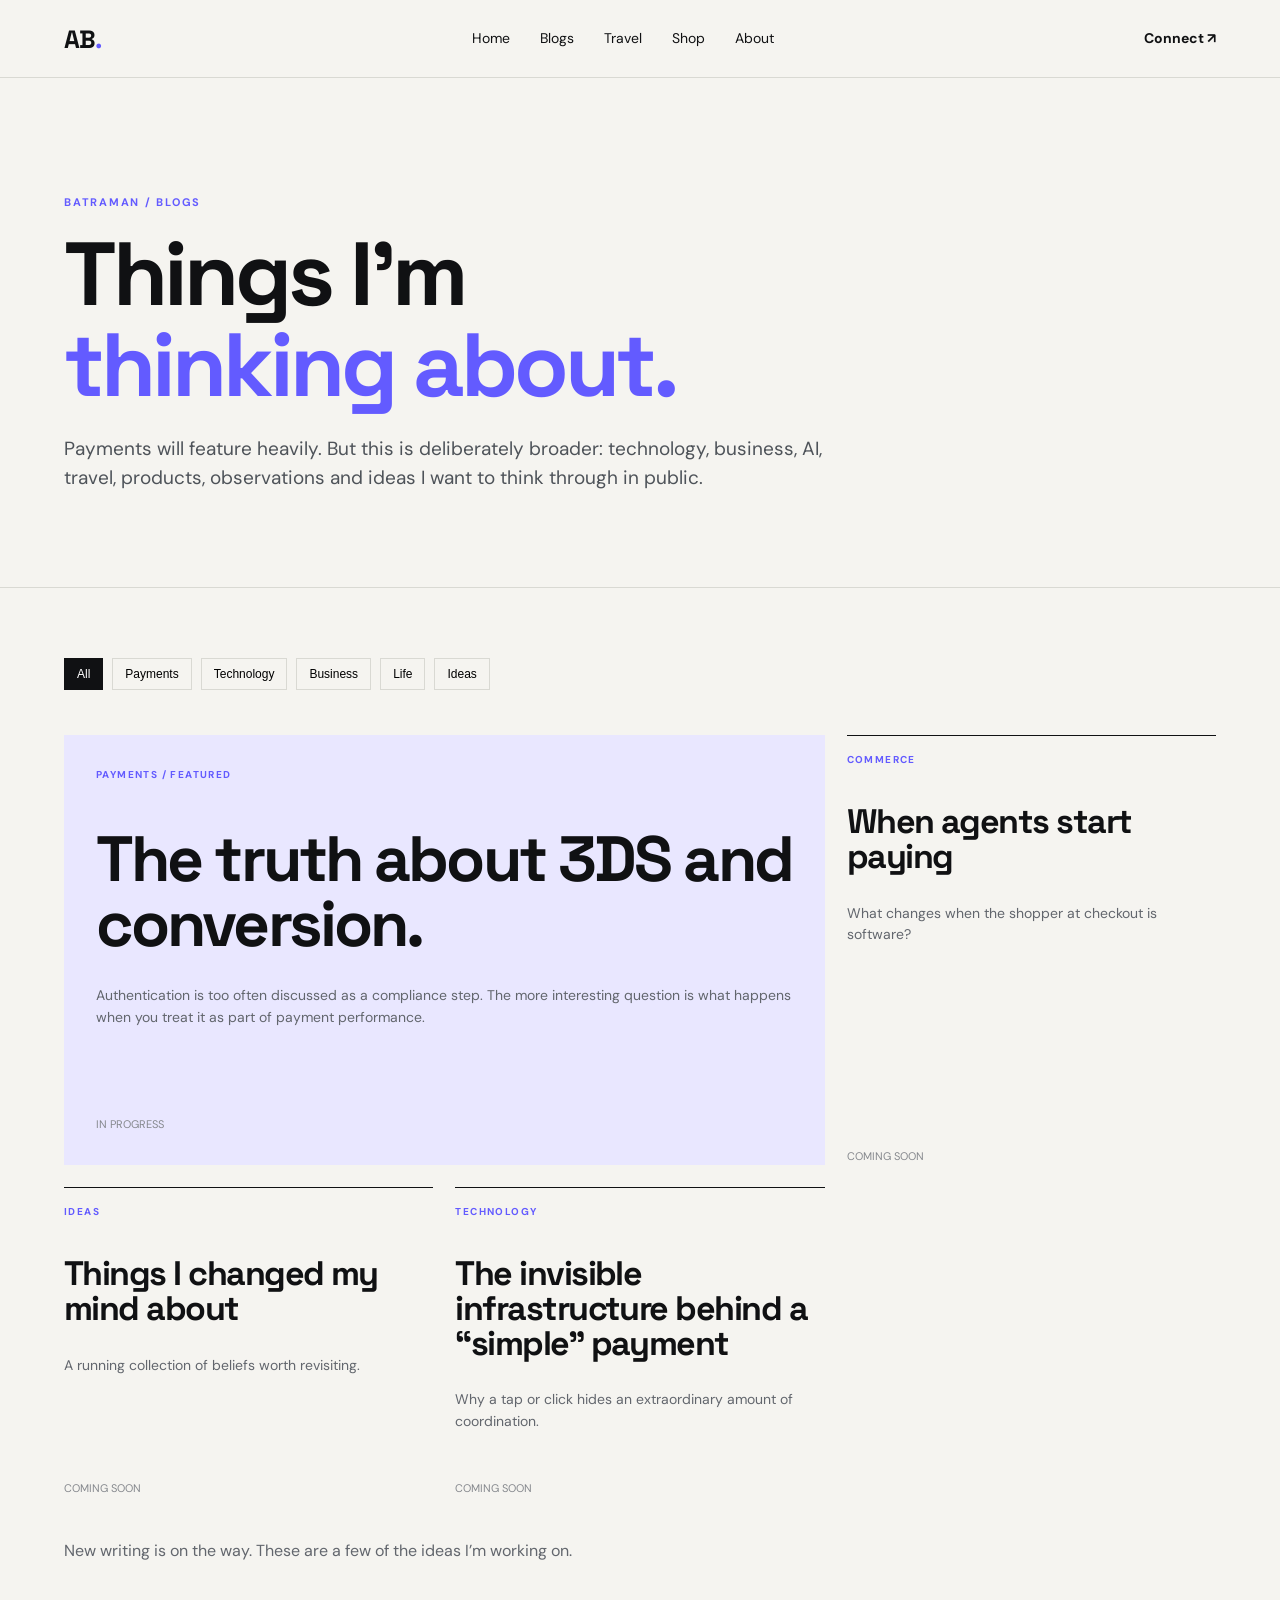
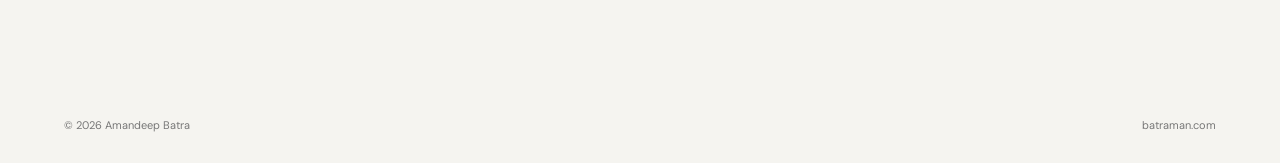
==== blogs/index.html @ f7217ff3 "Prepare V4 website with original photos and responsive navigation" ====
<!doctype html><html lang="en"><head><meta charset="utf-8"><meta name="viewport" content="width=device-width,initial-scale=1">
<title>Blogs — Amandeep Batra</title><meta name="description" content="Writing on payments, technology, business, travel and ideas."><link rel="stylesheet" href="../styles.css"><link rel="icon" href="../favicon.svg" type="image/svg+xml"></head>
<body><header class="nav">
<a class="brand" href="../index.html">AB<span>.</span></a>
<nav aria-label="Main navigation"><a href="../index.html">Home</a><a href="../blogs/">Blogs</a><a href="../travel/">Travel</a><a href="../shop/">Shop</a><a href="../index.html#about">About</a></nav>
<a class="nav-cta" href="https://www.linkedin.com/in/batraman/" target="_blank" rel="noopener">Connect ↗</a>
</header><a class="skip-link" href="#content">Skip to content</a><main id="content">
<section class="page-hero"><p class="eyebrow">BATRAMAN / BLOGS</p><h1>Things I’m<br><em>thinking about.</em></h1>
<p class="lede">Payments will feature heavily. But this is deliberately broader: technology, business, AI, travel, products, observations and ideas I want to think through in public.</p></section>
<section class="page-shell">
<div class="filter-row"><button class="filter-chip active">All</button><button class="filter-chip">Payments</button><button class="filter-chip">Technology</button><button class="filter-chip">Business</button><button class="filter-chip">Life</button><button class="filter-chip">Ideas</button></div>
<div class="post-grid">
<article class="post featured" data-categories="Payments"><span class="kicker">PAYMENTS / FEATURED</span><h2>The truth about 3DS and conversion.</h2><p>Authentication is too often discussed as a compliance step. The more interesting question is what happens when you treat it as part of payment performance.</p><span class="meta">IN PROGRESS</span></article>
<article class="post" data-categories="Technology"><span class="kicker">COMMERCE</span><h2>When agents start paying</h2><p>What changes when the shopper at checkout is software?</p><span class="meta">COMING SOON</span></article>
<article class="post" data-categories="Ideas"><span class="kicker">IDEAS</span><h2>Things I changed my mind about</h2><p>A running collection of beliefs worth revisiting.</p><span class="meta">COMING SOON</span></article>
<article class="post" data-categories="Payments Technology"><span class="kicker">TECHNOLOGY</span><h2>The invisible infrastructure behind a “simple” payment</h2><p>Why a tap or click hides an extraordinary amount of coordination.</p><span class="meta">COMING SOON</span></article>
</div><p class="filter-empty" role="status" hidden>No posts in this category yet. More soon.</p>
<p class="publication-note">New writing is on the way. These are a few of the ideas I’m working on.</p></section></main><footer><span>© 2026 Amandeep Batra</span><span>batraman.com</span></footer><script src="../script.js"></script></body></html>
---- styles.css ----
@import url('https://fonts.googleapis.com/css2?family=DM+Sans:wght@400;500;600;700&family=Space+Grotesk:wght@500;600;700&display=swap');
:root{--ink:#101113;--muted:#62666d;--paper:#f5f4f0;--white:#fff;--line:#d9d9d3;--accent:#635bff;--dark:#111216}
*{box-sizing:border-box}html{scroll-behavior:smooth}body{margin:0;background:var(--paper);color:var(--ink);font-family:'DM Sans',Arial,sans-serif;line-height:1.55}a{color:inherit;text-decoration:none}.nav{height:78px;display:flex;align-items:center;justify-content:space-between;padding:0 5vw;border-bottom:1px solid var(--line);position:sticky;top:0;background:rgba(245,244,240,.9);backdrop-filter:blur(14px);z-index:10}.brand{font:700 25px 'Space Grotesk';letter-spacing:-1px}.brand span{color:var(--accent)}nav{display:flex;gap:30px;font-size:14px}nav a:hover{color:var(--accent)}.nav-cta{font-size:14px;font-weight:700}.hero{min-height:calc(100vh - 78px);padding:8vw 5vw 6vw;display:grid;grid-template-columns:1.12fr .88fr;gap:7vw;align-items:center}.eyebrow,.section-label,.mini-label{font-size:11px;font-weight:700;letter-spacing:.16em}.eyebrow{color:var(--accent)}h1,h2,h3{font-family:'Space Grotesk',Arial,sans-serif;line-height:1.02;letter-spacing:-.045em;margin:0}h1{font-size:clamp(54px,7vw,105px);margin:20px 0 28px}h1 em{font-style:normal;color:var(--accent)}h2{font-size:clamp(36px,5vw,68px)}h3{font-size:25px}.lede{font-size:19px;max-width:700px;color:#4e5359}.hero-actions{display:flex;gap:12px;margin:32px 0}.button{padding:13px 19px;border:1px solid var(--ink);font-weight:700;font-size:14px}.primary{background:var(--ink);color:white}.ghost:hover{background:white}.hero-meta{display:flex;flex-wrap:wrap;gap:10px;margin-top:38px;color:#70747a;font-size:12px}.hero-meta span{padding-right:10px;border-right:1px solid #c8c8c3}.hero-meta span:last-child{border:0}.hero-visual{position:relative}.portrait-frame{height:min(67vw,650px);min-height:460px;background:#deddd7;position:relative;overflow:hidden}.portrait-frame img{width:100%;height:100%;object-fit:cover;filter:grayscale(1)}.portrait-placeholder{display:none;position:absolute;inset:0;align-items:center;justify-content:center;flex-direction:column;background:linear-gradient(145deg,#d6d5cf,#aaa9a3)}.portrait-frame.placeholder .portrait-placeholder{display:flex}.portrait-placeholder span{font:700 130px 'Space Grotesk';letter-spacing:-.08em}.portrait-placeholder small{font-size:11px;text-transform:uppercase;letter-spacing:.12em}.floating-card{position:absolute;bottom:26px;left:-35px;background:var(--white);padding:17px 20px;box-shadow:0 15px 45px #0002;font-size:12px;display:flex;gap:10px;max-width:270px}.floating-card b{font-size:11px;text-transform:uppercase;letter-spacing:.08em}.dot{width:8px;height:8px;border-radius:50%;background:var(--accent);margin-top:5px;flex:none}.statement{padding:75px 15vw;border-top:1px solid var(--line);border-bottom:1px solid var(--line)}.statement p{font:500 clamp(25px,3.3vw,44px) 'Space Grotesk';letter-spacing:-.035em;margin:0;max-width:1050px}.section{padding:110px 5vw}.section-label{margin-bottom:55px;color:#85888d}.two-col{display:grid;grid-template-columns:1fr 1fr;gap:8vw}.body-copy{font-size:17px;color:#50545a}.body-copy p{margin:0 0 22px}.dark{background:var(--dark);color:#f7f7f5}.dark .section-label{color:#9b9ca2}.cards{display:grid;grid-template-columns:repeat(4,1fr);gap:1px;background:#393a3f;margin-top:55px}.card{background:var(--dark);padding:35px 27px;min-height:280px}.card .num{font-size:11px;color:#a4a6ad}.card h3{margin:65px 0 14px;font-size:23px}.card p{color:#aeb0b6;font-size:14px}.tag-row{display:flex;flex-wrap:wrap;gap:8px;margin-top:35px}.tag-row span{border:1px solid var(--line);padding:8px 11px;font-size:11px}.session-card{min-height:470px;background:#1b1c20;position:relative;overflow:hidden}.session-card img{width:100%;height:100%;min-height:470px;object-fit:cover;opacity:.78}.photo-placeholder{display:flex;align-items:center;justify-content:center}.photo-placeholder-content{display:none}.photo-placeholder .photo-placeholder-content{display:flex;position:absolute;inset:0;align-items:center;justify-content:center;flex-direction:column;color:white;font-family:'Space Grotesk';gap:8px}.photo-placeholder-content span{font:11px 'DM Sans';opacity:.65}.session-caption{position:absolute;left:24px;right:24px;bottom:24px;color:white}.session-caption span{font-size:10px;letter-spacing:.15em}.session-caption h3{font-size:31px;margin-top:10px}.advisory{margin-top:55px;padding:28px 0;border-top:1px solid var(--line);border-bottom:1px solid var(--line);display:grid;grid-template-columns:1fr 1fr;gap:8vw}.advisory h3{margin-top:10px}.advisory p{margin:20px 0 0;color:var(--muted)}.insight-head{display:flex;justify-content:space-between;align-items:end;margin-bottom:55px}.insight-head a{font-weight:700;font-size:13px}.insight-grid{display:grid;grid-template-columns:repeat(3,1fr);gap:1px;background:var(--line)}.insight-grid article{background:var(--paper);padding:35px;min-height:300px}.insight-grid span{font-size:11px;color:var(--accent)}.insight-grid h3{margin:70px 0 14px}.insight-grid p{font-size:14px;color:var(--muted)}.learn{background:#e9e7ff}.learn-panel{display:grid;grid-template-columns:1fr 1fr;gap:8vw}.learn-panel>div:first-child p:last-child{max-width:560px;color:#4f4d5d;font-size:17px}.course-list{border-top:1px solid #bdb9e6}.course-list div{display:flex;justify-content:space-between;padding:18px 0;border-bottom:1px solid #bdb9e6;font-size:14px}.course-list span{font-size:11px;color:#68647b}.contact{background:var(--accent);color:white;padding:95px 5vw;display:flex;justify-content:space-between;align-items:end;gap:30px}.contact .eyebrow{color:white}.contact h2{max-width:720px;margin-top:15px}.contact-link{border:1px solid #ffffff66;padding:14px 18px;font-weight:700;white-space:nowrap}.contact-link:hover{background:#ffffff14}footer{display:flex;justify-content:space-between;padding:28px 5vw;font-size:11px;color:#777}.contact+footer{background:var(--paper)}@media(max-width:900px){nav{display:none}.hero{grid-template-columns:1fr;padding-top:55px}.hero-visual{max-width:650px}.floating-card{left:15px}.two-col,.learn-panel{grid-template-columns:1fr;gap:45px}.cards{grid-template-columns:1fr 1fr}.insight-grid{grid-template-columns:1fr}.advisory{grid-template-columns:1fr;gap:15px}.contact{display:block}.contact-link{display:inline-block;margin-top:30px}}@media(max-width:560px){.nav{padding:0 22px}.nav-cta{display:none}.section{padding:75px 22px}.hero{padding:50px 22px}.hero-meta{display:block}.hero-meta span{display:block;border:0;margin:6px 0}.portrait-frame{min-height:380px}.cards{grid-template-columns:1fr}.statement{padding:55px 22px}.insight-head{display:block}.insight-head a{display:block;margin-top:20px}.session-caption h3{font-size:25px}footer{padding:25px 22px;display:block}footer span{display:block;margin:4px 0}}

/* --- V4 multi-page additions --- */
.page-hero{padding:105px 5vw 75px;border-bottom:1px solid var(--line)}
.page-hero .eyebrow{margin-bottom:18px}.page-hero h1{max-width:1050px;margin:0 0 22px}
.page-hero .lede{max-width:760px}.page-shell{padding:70px 5vw 110px}
.filter-row{display:flex;gap:9px;flex-wrap:wrap;margin-bottom:45px}
.filter-chip{border:1px solid var(--line);padding:8px 12px;font-size:12px;background:transparent;cursor:pointer}
.filter-chip.active,.filter-chip:hover{background:var(--ink);color:#fff;border-color:var(--ink)}
.post-grid{display:grid;grid-template-columns:repeat(12,1fr);gap:22px}
.post{border-top:1px solid var(--ink);padding-top:16px;grid-column:span 4;min-height:310px;display:flex;flex-direction:column}
.post.featured{grid-column:span 8;background:#e9e7ff;border:0;padding:32px;min-height:430px}
.post .kicker{font-size:10px;letter-spacing:.14em;font-weight:700;color:var(--accent)}
.post h2{font-size:34px;margin:38px 0 14px}.post.featured h2{font-size:clamp(38px,5vw,67px);margin-top:auto}
.post p{color:var(--muted);font-size:14px}.post .meta{margin-top:auto;padding-top:28px;font-size:11px;color:#85888d}
.editor-note{margin-top:65px;border:1px solid var(--line);padding:25px;display:flex;justify-content:space-between;gap:25px;align-items:center}
.editor-note code{font-size:12px;background:#e7e6e1;padding:3px 6px}
.travel-grid{display:grid;grid-template-columns:repeat(2,1fr);gap:22px}
.trip{min-height:470px;position:relative;background:#d8d7d1;overflow:hidden;padding:30px;display:flex;flex-direction:column;justify-content:flex-end}
.trip:before{content:"";position:absolute;inset:0;background:linear-gradient(0deg,#000a 0%,transparent 65%);z-index:0}
.trip>*{position:relative;z-index:1;color:white}.trip .place{font:600 clamp(38px,5vw,70px) 'Space Grotesk';letter-spacing:-.05em;line-height:.95}
.trip .trip-meta{font-size:11px;letter-spacing:.12em;margin-bottom:12px}
.trip p{max-width:500px;font-size:14px}.travel-intro{display:grid;grid-template-columns:1fr 1fr;gap:8vw;margin-bottom:65px}
.travel-intro p{font-size:17px;color:var(--muted)}
.shop-intro{display:grid;grid-template-columns:1fr 1fr;gap:8vw;margin-bottom:55px}
.shop-grid{display:grid;grid-template-columns:repeat(3,1fr);gap:18px}
.product-card{background:white;border:1px solid #e1e0dc}
.product-art{aspect-ratio:1/1;background:#15161a;display:flex;align-items:center;justify-content:center;padding:28px;text-align:center;overflow:hidden}
.product-art .quote{font:700 clamp(25px,3vw,44px) 'Space Grotesk';line-height:.95;letter-spacing:-.05em;color:white}
.product-art.light{background:#e9e7ff}.product-art.light .quote{color:#16161a}
.product-info{padding:20px}.product-info h3{font-size:20px;letter-spacing:-.025em}
.product-info p{font-size:13px;color:var(--muted);min-height:40px}.product-bottom{display:flex;justify-content:space-between;align-items:center;margin-top:18px}
.price{font-weight:700}.coming{font-size:10px;letter-spacing:.1em;border:1px solid var(--line);padding:6px 8px}
.shop-note{margin-top:45px;padding:25px;background:#e9e7ff;font-size:14px}
.site-map{padding:90px 5vw}.site-map-grid{display:grid;grid-template-columns:repeat(4,1fr);gap:18px;margin-top:35px}
.site-map-card{border-top:1px solid var(--ink);padding-top:18px}.site-map-card h3{font-size:22px;margin-bottom:10px}.site-map-card p{font-size:13px;color:var(--muted)}
@media(max-width:900px){.post,.post.featured{grid-column:span 6}.travel-grid,.travel-intro,.shop-intro{grid-template-columns:1fr}.shop-grid{grid-template-columns:1fr 1fr}.site-map-grid{grid-template-columns:1fr 1fr}}
@media(max-width:560px){.page-hero,.page-shell{padding-left:22px;padding-right:22px}.post,.post.featured{grid-column:1/-1}.shop-grid{grid-template-columns:1fr}.site-map-grid{grid-template-columns:1fr}.editor-note{display:block}.editor-note p{margin-bottom:18px}}

/* Launch accessibility and responsive navigation. */
[hidden]{display:none!important}a:focus-visible,button:focus-visible{outline:3px solid var(--accent);outline-offset:5px}.skip-link{position:fixed;top:-100px;left:16px;z-index:100;background:white;padding:12px}.skip-link:focus{top:12px}section[id]{scroll-margin-top:105px}.publication-note,.filter-empty{color:var(--muted);margin-top:42px}.session-card:after{content:"";position:absolute;inset:45% 0 0;background:linear-gradient(transparent,#111b);pointer-events:none}.session-caption{z-index:1}.session-card img{object-position:65% center}.trip{min-height:290px;background:#35424b}.trip:nth-child(2){background:#665a61}.trip:nth-child(3){background:#78735b}.trip:nth-child(4){background:#526966}.portrait-frame img{object-position:center 40%}.nav nav a[aria-current="page"]{color:var(--accent)}
@media(max-width:900px){.nav{height:auto;min-height:88px;flex-wrap:wrap;padding-top:12px;padding-bottom:12px;gap:10px}.nav nav{display:flex;order:3;width:100%;justify-content:space-between;gap:12px;font-size:13px}.nav-cta{display:block}.hero{min-height:auto}.hero h1{font-size:clamp(48px,9vw,85px)}.hero-visual{width:100%}.portrait-frame{min-height:0;height:520px}.session-card,.session-card img{min-height:360px}.session-card img{height:420px}}
@media(max-width:560px){h1{font-size:clamp(40px,11vw,60px)}.page-hero{padding-top:60px;padding-bottom:45px}.nav-cta{font-size:12px}.hero-actions{flex-wrap:wrap}.portrait-frame{height:420px}.post.featured{padding:24px}.product-art .quote{font-size:40px}.trip{min-height:270px}.session-card img{height:360px}footer{line-height:1.8}}
@media(prefers-reduced-motion:reduce){html{scroll-behavior:auto}}
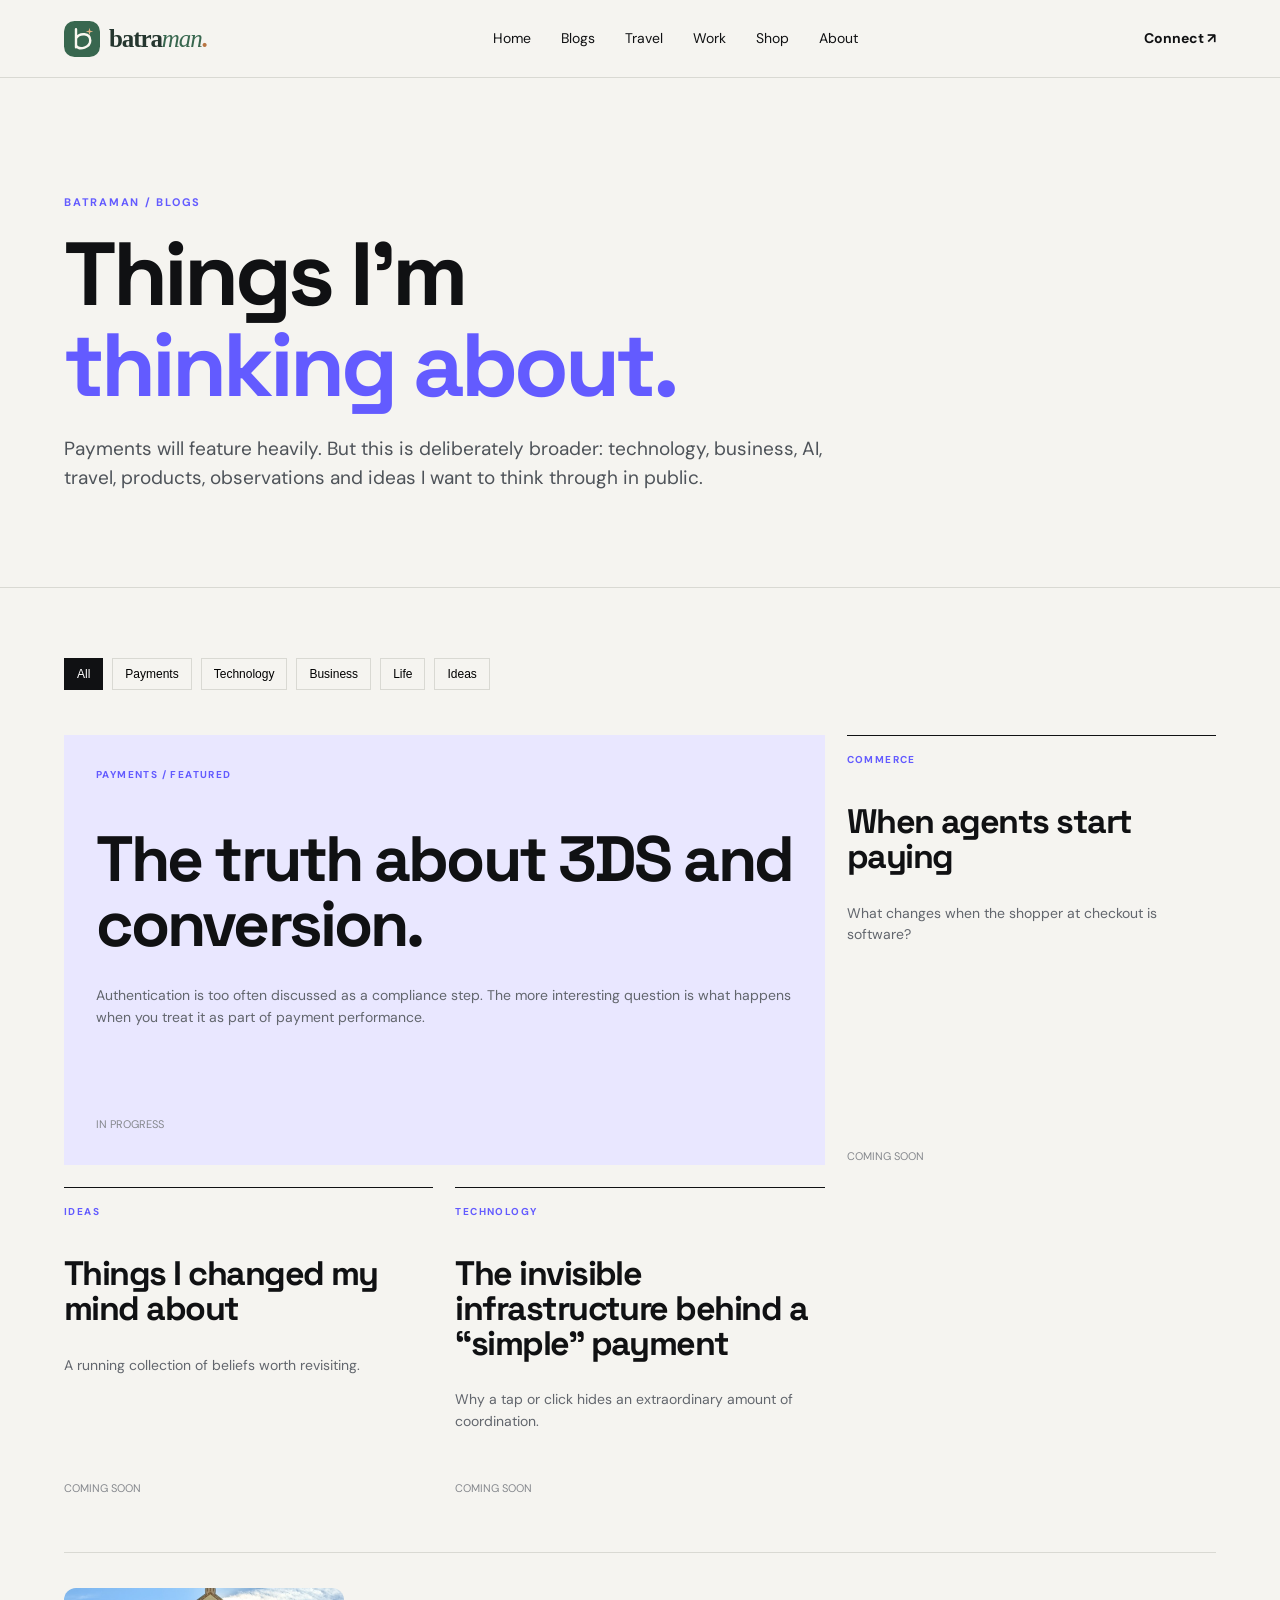
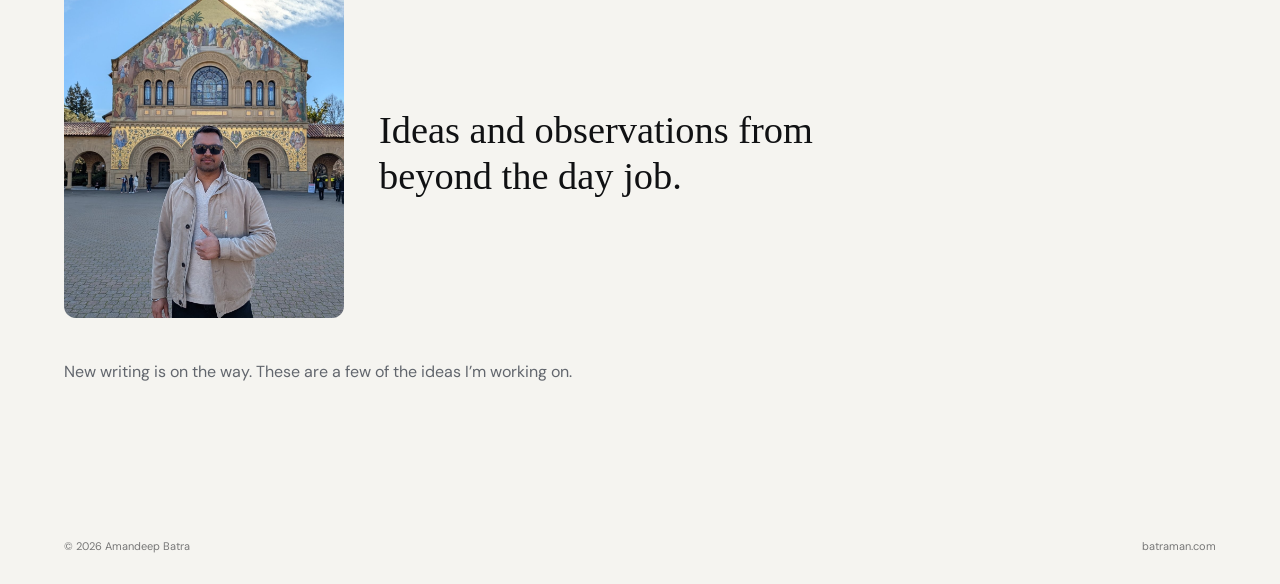
==== commit 063ea450: "Add personal photo galleries, Batraman logo and Work collection" ====
--- a/blogs/index.html
+++ b/blogs/index.html
@@ -1,8 +1,8 @@
 <!doctype html><html lang="en"><head><meta charset="utf-8"><meta name="viewport" content="width=device-width,initial-scale=1">
 <title>Blogs — Amandeep Batra</title><meta name="description" content="Writing on payments, technology, business, travel and ideas."><link rel="stylesheet" href="../styles.css"><link rel="icon" href="../favicon.svg" type="image/svg+xml"></head>
 <body><header class="nav">
-<a class="brand" href="../index.html">AB<span>.</span></a>
-<nav aria-label="Main navigation"><a href="../index.html">Home</a><a href="../blogs/">Blogs</a><a href="../travel/">Travel</a><a href="../shop/">Shop</a><a href="../index.html#about">About</a></nav>
+<a class="brand" href="../index.html"><img class="brand-mark" src="../assets/brand-mark.svg" alt="" width="38" height="38"><span class="brand-word">batra<em>man</em><i aria-hidden="true">.</i></span></a>
+<nav aria-label="Main navigation"><a href="../index.html">Home</a><a href="../blogs/">Blogs</a><a href="../travel/">Travel</a><a href="../work/">Work</a><a href="../shop/">Shop</a><a href="../index.html#about">About</a></nav>
 <a class="nav-cta" href="https://www.linkedin.com/in/batraman/" target="_blank" rel="noopener">Connect ↗</a>
 </header><a class="skip-link" href="#content">Skip to content</a><main id="content">
 <section class="page-hero"><p class="eyebrow">BATRAMAN / BLOGS</p><h1>Things I’m<br><em>thinking about.</em></h1>
@@ -15,4 +15,4 @@
 <article class="post" data-categories="Ideas"><span class="kicker">IDEAS</span><h2>Things I changed my mind about</h2><p>A running collection of beliefs worth revisiting.</p><span class="meta">COMING SOON</span></article>
 <article class="post" data-categories="Payments Technology"><span class="kicker">TECHNOLOGY</span><h2>The invisible infrastructure behind a “simple” payment</h2><p>Why a tap or click hides an extraordinary amount of coordination.</p><span class="meta">COMING SOON</span></article>
 </div><p class="filter-empty" role="status" hidden>No posts in this category yet. More soon.</p>
-<p class="publication-note">New writing is on the way. These are a few of the ideas I’m working on.</p></section></main><footer><span>© 2026 Amandeep Batra</span><span>batraman.com</span></footer><script src="../script.js"></script></body></html>+<figure class="blog-personal-photo"><img src="../assets/travel-moment.jpg" alt="Amandeep outside an ornate building during his travels" loading="lazy" width="1055" height="1400"><figcaption>Ideas and observations from beyond the day job.</figcaption></figure><p class="publication-note">New writing is on the way. These are a few of the ideas I’m working on.</p></section></main><footer><span>© 2026 Amandeep Batra</span><span>batraman.com</span></footer><script src="../script.js"></script></body></html>
--- a/styles.css
+++ b/styles.css
@@ -44,3 +44,36 @@
 @media(max-width:900px){.nav{height:auto;min-height:88px;flex-wrap:wrap;padding-top:12px;padding-bottom:12px;gap:10px}.nav nav{display:flex;order:3;width:100%;justify-content:space-between;gap:12px;font-size:13px}.nav-cta{display:block}.hero{min-height:auto}.hero h1{font-size:clamp(48px,9vw,85px)}.hero-visual{width:100%}.portrait-frame{min-height:0;height:520px}.session-card,.session-card img{min-height:360px}.session-card img{height:420px}}
 @media(max-width:560px){h1{font-size:clamp(40px,11vw,60px)}.page-hero{padding-top:60px;padding-bottom:45px}.nav-cta{font-size:12px}.hero-actions{flex-wrap:wrap}.portrait-frame{height:420px}.post.featured{padding:24px}.product-art .quote{font-size:40px}.trip{min-height:270px}.session-card img{height:360px}footer{line-height:1.8}}
 @media(prefers-reduced-motion:reduce){html{scroll-behavior:auto}}
+
+/* Supplied photos, pending a dedicated headshot. */
+.portrait-frame{height:510px;min-height:0}.portrait-frame img{filter:none;object-position:66% center}.personal-moment{padding:70px 5vw;display:grid;grid-template-columns:.9fr 1.1fr;gap:8vw;align-items:center;border-top:1px solid var(--line)}.personal-moment img{width:100%;height:590px;object-fit:cover;object-position:center 42%}.personal-moment p:not(.eyebrow){color:var(--muted);max-width:500px;margin:25px 0 30px}.travel-photo{margin:0 0 65px;display:grid;grid-template-columns:1fr 1fr;gap:8vw;align-items:center}.travel-photo img{width:100%;height:560px;object-fit:cover;object-position:center 42%}.travel-photo figcaption{font:500 clamp(30px,4vw,55px) 'Space Grotesk',Arial,sans-serif;letter-spacing:-.04em;line-height:1.12;max-width:540px}@media(max-width:900px){.personal-moment,.travel-photo{grid-template-columns:1fr;gap:32px}.personal-moment img,.travel-photo img{height:520px;max-width:600px}.portrait-frame{height:480px}}@media(max-width:560px){.personal-moment{padding:50px 22px}.personal-moment img,.travel-photo img{height:450px}.portrait-frame{height:390px}.portrait-frame img{object-position:66% center}}
+
+/* A personal, business-casual homepage. */
+.home-casual{--paper:#faf7f0;--ink:#25362f;--muted:#626b61;--accent:#38674f;--line:#dddcd2;background:var(--paper)}
+.home-casual .nav{background:rgba(250,247,240,.95);border-color:#e4dfd3}.home-casual .brand{font-size:24px;letter-spacing:-1px}
+.home-casual h1,.home-casual h2{font-family:Georgia,'Times New Roman',serif;font-weight:400;letter-spacing:-.045em;line-height:1.06}
+.home-casual h1 em,.home-casual h2 em{color:var(--accent);font-style:italic}
+.home-casual h2{font-size:clamp(34px,4vw,54px)}.home-casual .eyebrow{color:var(--accent);font-size:11px;letter-spacing:.12em}
+.hello-section{max-width:1440px;margin:auto;padding:70px 5vw 80px;display:grid;grid-template-columns:1.12fr 1fr;gap:6vw;align-items:center}
+.hello-copy h1{font-size:clamp(48px,5.5vw,80px);margin:18px 0 26px}.hello-lede{font-size:19px;max-width:610px;line-height:1.7}.hello-purpose{font-size:16px;color:var(--muted);max-width:570px;line-height:1.75}
+.hello-actions{display:flex;align-items:center;gap:25px;flex-wrap:wrap;margin-top:30px}.home-casual .button{border-radius:8px;display:inline-block}.home-casual .primary{background:#38674f;border-color:#38674f;color:#fff}.home-casual .primary:hover{background:#294d3a}.text-link{font-size:14px;font-weight:600;text-decoration:underline;text-underline-offset:5px}
+.interest-notes{display:flex;flex-wrap:wrap;gap:9px;margin-top:30px}.interest-notes span{font-size:12px;padding:6px 11px;border:1px solid #d6dacd;border-radius:20px;color:#576750}
+.hello-photos{position:relative;padding:0 0 100px 25px;max-width:520px;width:100%;justify-self:center}.casual-photo{margin:0;padding:10px 10px 13px;background:#fff;box-shadow:0 9px 30px #39332613;border:1px solid #e8e1d5;border-radius:5px}.casual-photo img{display:block;width:100%;object-fit:cover;border-radius:2px}.cricket-photo{width:83%;transform:rotate(2deg);margin-left:auto}.cricket-photo img{height:365px;object-position:center 37%}.casual-photo figcaption{font-family:Georgia,serif;font-style:italic;font-size:14px;margin:11px 3px 0;color:#606453}.stage-photo{position:absolute;bottom:0;left:0;width:69%;transform:rotate(-5deg)}.stage-photo img{height:185px;object-position:65% center}
+.explore-section{padding:60px 5vw 65px;background:#f0eee5;border-top:1px solid #e6e1d5}.section-heading{display:flex;gap:50px;justify-content:space-between;align-items:end}.section-heading>p{max-width:325px;font-size:16px;color:var(--muted);line-height:1.7}.interest-grid{display:grid;grid-template-columns:repeat(3,1fr);gap:22px;margin-top:32px}.interest-card{border:1px solid #dcdccc;border-radius:14px;padding:30px;display:flex;flex-direction:column;min-height:295px;transition:transform .2s}.interest-card:hover{transform:translateY(-4px)}.writing-card{background:#e8eedf}.travel-card{background:#f6e8d5}.making-card{background:#eae5f1}.card-label{font-size:10px;letter-spacing:.12em;font-weight:700}.interest-card h3{font-family:Georgia,serif;font-size:32px;font-weight:400;margin:28px 0 12px;letter-spacing:-.03em}.interest-card p{font-size:15px;line-height:1.7;color:#515c52;margin:0 0 25px}.card-destination{font-size:13px;font-weight:700;margin-top:auto;display:flex;justify-content:space-between}.small-note{font-size:12px;color:var(--muted);margin:25px 0 0}
+.about-casual{padding:80px 5vw;display:grid;grid-template-columns:1fr 1.15fr;gap:8vw}.about-prose{font-size:17px;line-height:1.8;color:#525e53}.about-prose p:first-child{margin-top:0}.about-prose .text-link{color:var(--ink)}
+.conversation-section{margin:0 5vw;padding:35px;background:#efece2;border-radius:18px;display:grid;grid-template-columns:1fr 1fr;gap:45px;align-items:center}.conversation-section figure{margin:0}.conversation-section img{width:100%;height:330px;object-fit:cover;object-position:65% center;border-radius:10px}.conversation-section figcaption{font-size:12px;color:var(--muted);margin-top:8px}.conversation-section h2{font-size:clamp(32px,3.4vw,46px)}.conversation-section p:not(.eyebrow){color:#525e53;line-height:1.75;font-size:15px}.conversation-section .community-note{font-size:12px!important}
+.work-notebook{padding:35px 5vw 65px}.work-notebook details{border-bottom:1px solid var(--line)}.work-notebook summary{padding:20px 0;cursor:pointer;font-size:15px;font-weight:600;display:flex;justify-content:space-between}.work-notebook summary:focus-visible{outline:3px solid var(--accent);outline-offset:4px}.work-topics{display:grid;grid-template-columns:repeat(4,1fr);gap:25px;padding:20px 0 30px}.work-topics h3{font-size:19px}.work-topics p{font-size:14px;color:var(--muted)}
+.casual-contact{padding:55px 5vw;background:#e5ebdf;display:flex;justify-content:space-between;align-items:center;gap:25px}.casual-contact h2{font-size:clamp(32px,3.5vw,48px)}.home-casual footer{color:#5b665d}
+@media(max-width:900px){.hello-section{gap:35px;grid-template-columns:1fr 1fr;padding-top:45px}.hello-copy h1{font-size:52px}.hello-lede{font-size:17px}.hello-photos{padding-left:0;padding-bottom:80px}.cricket-photo{width:95%}.cricket-photo img{height:300px}.stage-photo{width:85%}.stage-photo img{height:150px}.interest-grid{gap:14px}.interest-card{padding:22px}.section-heading{display:block}.section-heading>p{max-width:600px}.conversation-section{grid-template-columns:1fr}.about-casual{gap:35px}.work-topics{grid-template-columns:1fr 1fr}}
+@media(max-width:650px){.hello-section{grid-template-columns:1fr;padding:38px 22px 45px}.hello-copy h1{font-size:clamp(43px,10.5vw,63px)}.hello-lede{font-size:17px}.hello-photos{max-width:390px;margin-top:15px;padding-bottom:85px}.cricket-photo{width:78%}.cricket-photo img{height:300px}.stage-photo{width:68%}.stage-photo img{height:145px}.interest-grid{grid-template-columns:1fr}.explore-section{padding:40px 22px}.interest-card{min-height:245px;padding:27px}.about-casual{grid-template-columns:1fr;padding:50px 22px;gap:24px}.conversation-section{margin:0 22px;padding:22px;gap:22px}.conversation-section img{height:230px}.work-notebook{padding:25px 22px 40px}.work-topics{grid-template-columns:1fr}.casual-contact{padding:40px 22px;display:block}.casual-contact .button{margin-top:25px}.interest-notes{gap:6px}.interest-notes span{font-size:11px}.hello-actions{gap:18px}.home-casual .brand{font-size:22px}}
+@media(prefers-reduced-motion:reduce){.interest-card{transition:none}.interest-card:hover{transform:none}}
+
+/* Personal photo stories. */
+.adventure-photo img{object-position:50% center}.cricket-community{padding:55px 5vw 75px}.cricket-gallery{display:grid;grid-template-columns:repeat(3,1fr);gap:20px;margin-top:30px}.cricket-gallery figure{margin:0}.cricket-gallery img{width:100%;aspect-ratio:1.45;object-fit:cover;border-radius:12px;display:block}.cricket-gallery figcaption{font-size:13px;color:var(--muted);margin-top:10px}.travel-memories{margin-bottom:80px}.memory-grid{display:grid;grid-template-columns:1fr 1fr;gap:28px}.memory{margin:0;background:#fff;border:1px solid var(--line);border-radius:14px;overflow:hidden}.memory img{width:100%;height:520px;object-fit:cover;object-position:center 40%;display:block}.memory figcaption{padding:24px}.memory figcaption span{font-size:10px;letter-spacing:.15em;color:var(--accent);font-weight:700}.memory h3{font-size:28px;margin:10px 0}.memory p{color:var(--muted);font-size:14px;margin-bottom:0}.wide-memory img{object-position:50% center}.parliament-memory img{object-position:center 25%}.blog-personal-photo{margin:55px 0 0;display:grid;grid-template-columns:280px 1fr;gap:35px;align-items:center;padding-top:35px;border-top:1px solid var(--line)}.blog-personal-photo img{width:100%;height:330px;object-fit:cover;border-radius:12px}.blog-personal-photo figcaption{font-family:Georgia,serif;font-size:clamp(25px,3vw,40px);line-height:1.2;max-width:520px;color:var(--ink)}
+@media(max-width:900px){.cricket-gallery{grid-template-columns:1fr 1fr}.cricket-gallery figure:last-child{grid-column:1/-1;max-width:600px}.memory img{height:420px}}
+@media(max-width:650px){.cricket-community{padding:40px 22px}.cricket-gallery,.memory-grid{grid-template-columns:1fr}.cricket-gallery figure:last-child{grid-column:auto}.cricket-gallery img{aspect-ratio:auto;height:auto}.memory img{height:auto;max-height:none;object-fit:contain}.memory figcaption{padding:20px}.blog-personal-photo{grid-template-columns:1fr;gap:20px}.blog-personal-photo img{max-width:340px;height:360px}.travel-memories{margin-bottom:50px}}
+
+/* Batraman signature and work collection. */
+.nav .brand,.home-casual .brand{display:flex;align-items:center;gap:9px;font-family:Georgia,serif;font-size:25px;letter-spacing:-1.1px;flex-shrink:0}.brand-mark{width:36px;height:36px}.nav .brand-word{color:#25362f}.brand-word em{font-weight:400;color:#38674f}.brand-word i{color:#b87543;font-style:normal}.work-preview{padding:60px 5vw;background:#edf0e7;display:grid;grid-template-columns:1fr 1fr;gap:8vw}.work-preview p{color:var(--muted);max-width:510px}.work-preview .button{margin-top:15px}.work-preview-links{display:grid;gap:20px}.work-preview-links a{padding:18px 0;border-bottom:1px solid #ccd4c6}.work-preview-links span,.work-meta{font-size:10px;letter-spacing:.12em;font-weight:700;color:#38674f}.work-preview-links h3{font-size:22px;line-height:1.15;margin:10px 0}.work-preview-links p{font-size:13px;margin:0}.work-section{padding:65px 5vw;scroll-margin-top:100px}.work-heading{margin-bottom:32px}.work-jumps{display:flex;flex-wrap:wrap;gap:15px;margin-top:30px}.work-jumps a{padding:10px 14px;border:1px solid #d4dace;border-radius:20px;font-size:13px}.publication-grid{display:grid;grid-template-columns:repeat(3,1fr);gap:24px}.publication{border-top:1px solid #b9c6b6;padding:25px 0;display:flex;flex-direction:column}.publication h3{font-family:Georgia,serif;font-size:29px;font-weight:400;line-height:1.13;margin:20px 0 10px}.publication p{color:var(--muted);font-size:15px;line-height:1.7}.credit{font-size:12px!important;color:var(--muted)}.publication .text-link{margin-top:auto;padding-top:15px}.related-guide{margin-top:25px;padding:25px;background:#edf0e7;border-radius:12px}.related-guide p{margin:10px 0;font-size:18px}.podcast-section{background:#f0eee5}.podcast-grid{display:grid;gap:25px}.podcast-card{display:grid;grid-template-columns:95px 1fr;gap:30px;padding:35px;border:1px solid #d8d9cd;border-radius:15px;background:#faf7f0}.episode-number{font-family:Georgia,serif;font-size:55px;color:#638169}.podcast-card h3{font-family:Georgia,serif;font-size:32px;font-weight:400;line-height:1.16;margin:15px 0}.podcast-card p{color:var(--muted);max-width:800px}.podcast-card .button{margin-top:15px}.patent-feature{display:grid;grid-template-columns:1fr 2fr;gap:55px;align-items:center}.patent-symbol{padding:45px;background:#e4ebdf;border-radius:18px;text-align:center;color:#38674f}.patent-symbol svg{width:100%;max-width:230px}.patent-symbol span{display:block;font-size:10px;letter-spacing:.14em}.patent-feature h2{font-size:clamp(30px,3.7vw,48px)}.patent-feature p{color:var(--muted);line-height:1.75}.patent-details{display:flex;flex-wrap:wrap;gap:10px;margin:25px 0;font-size:12px}.patent-details span{padding:8px 10px;background:#eeeee4;border-radius:6px}.patent-original{font-size:12px}.patent-original a{text-decoration:underline}.work-page .page-hero{padding-top:75px;padding-bottom:55px}
+@media(max-width:900px){.work-preview{gap:35px}.publication-grid{grid-template-columns:1fr}.patent-feature{grid-template-columns:1fr;gap:25px}.patent-symbol{max-width:330px}.nav nav{gap:9px}}
+@media(max-width:650px){.nav .brand,.home-casual .brand{font-size:23px}.brand-mark{width:30px;height:30px}.work-preview{grid-template-columns:1fr;padding:40px 22px}.work-section{padding:45px 22px}.podcast-card{grid-template-columns:1fr;padding:24px;gap:10px}.episode-number{font-size:38px}.podcast-card h3{font-size:27px}.work-jumps{gap:9px}.work-jumps a{font-size:12px}.work-page .page-hero{padding-top:45px}.nav nav{font-size:12px;gap:8px}}
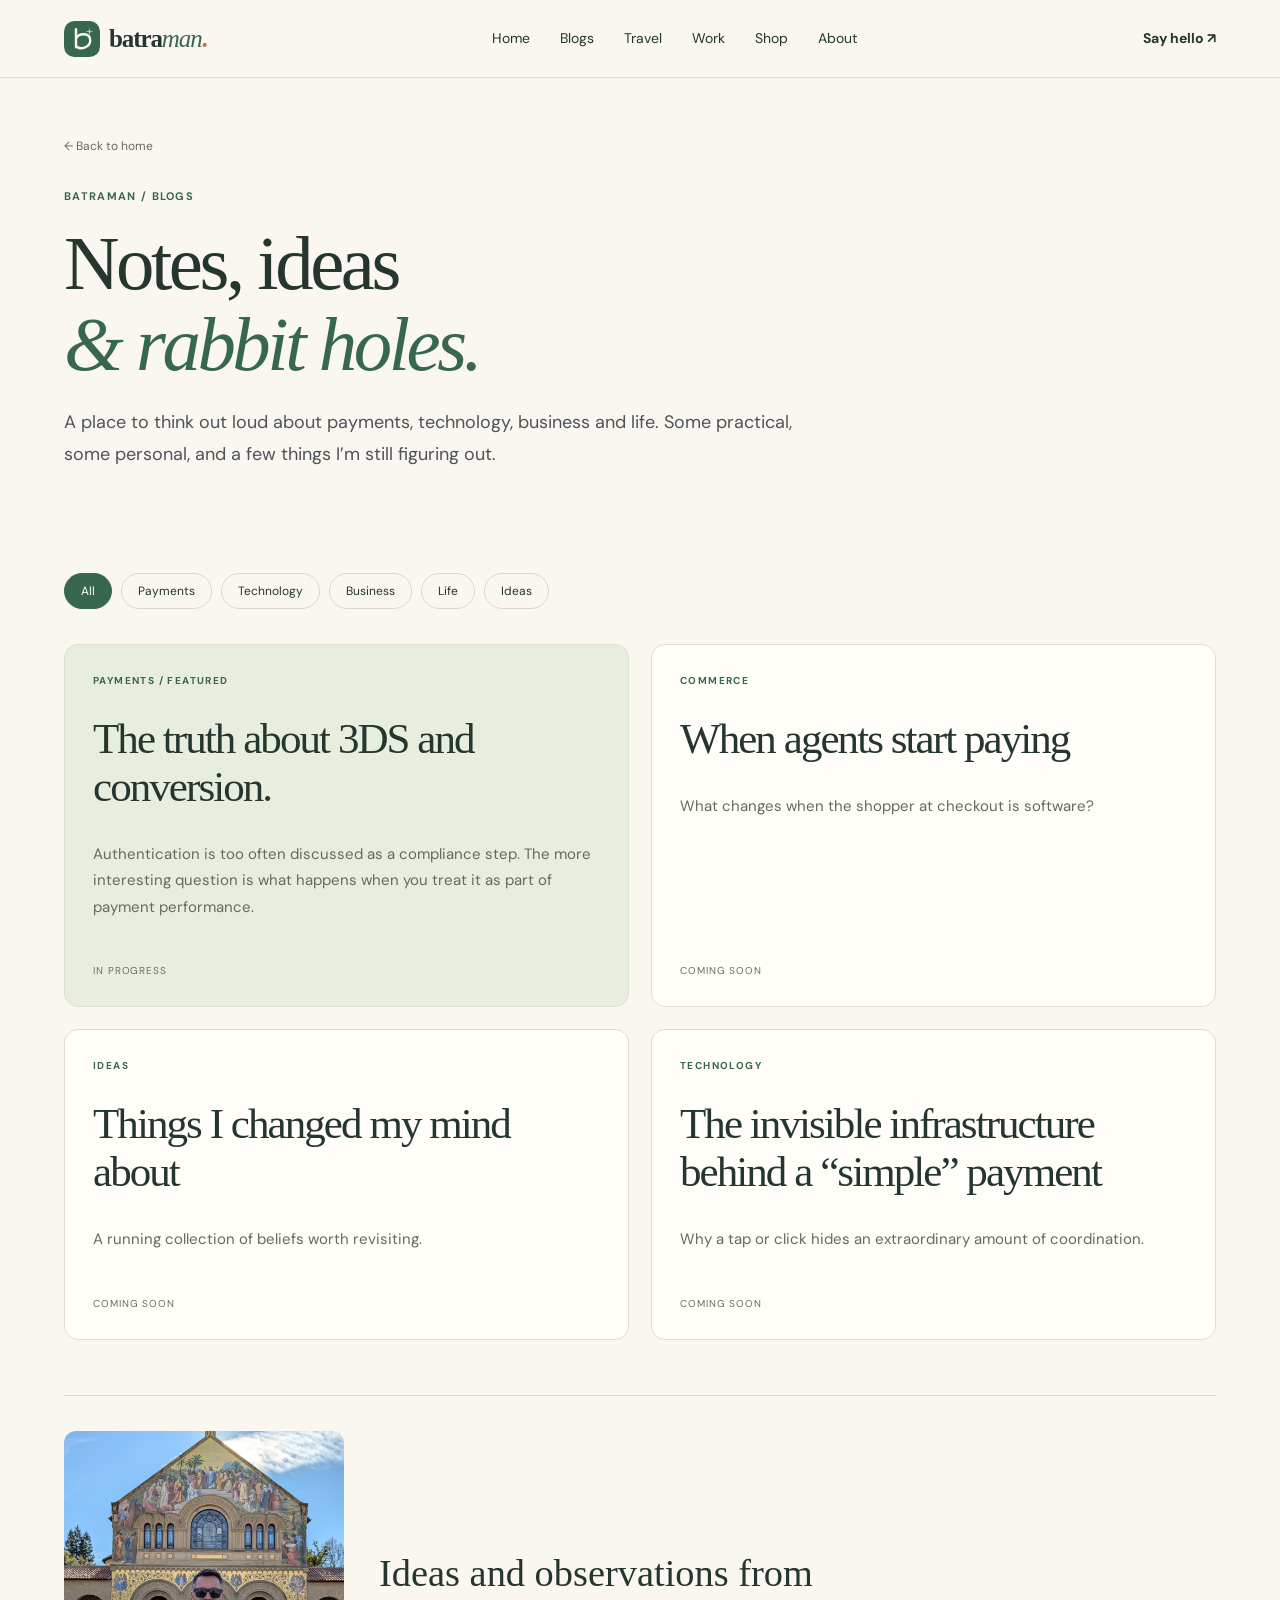
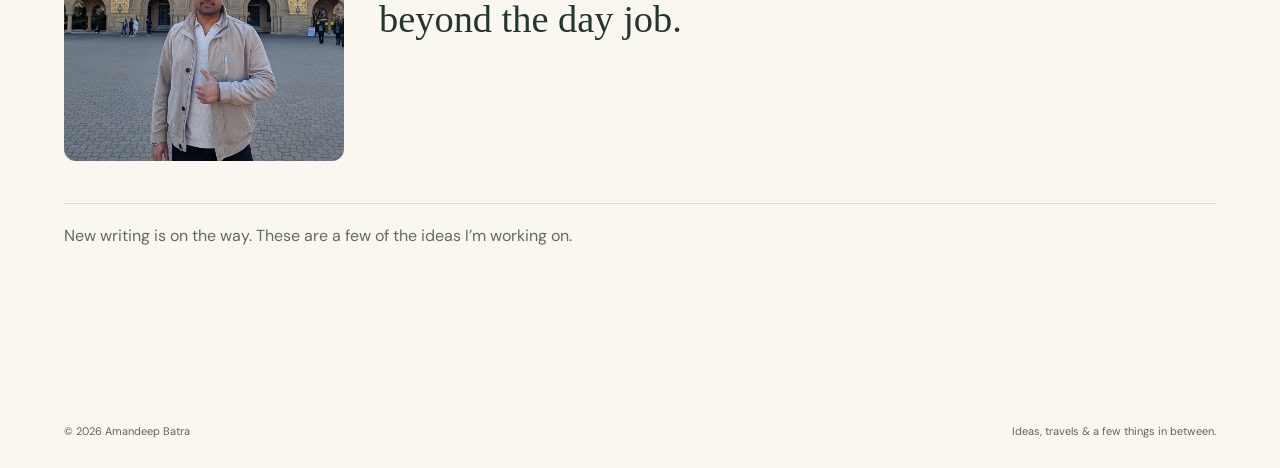
==== commit 538ca915: "Refresh blog, travel, shop and article templates to match personal homepage" ====
--- a/blogs/index.html
+++ b/blogs/index.html
@@ -1,12 +1,12 @@
 <!doctype html><html lang="en"><head><meta charset="utf-8"><meta name="viewport" content="width=device-width,initial-scale=1">
 <title>Blogs — Amandeep Batra</title><meta name="description" content="Writing on payments, technology, business, travel and ideas."><link rel="stylesheet" href="../styles.css"><link rel="icon" href="../favicon.svg" type="image/svg+xml"></head>
-<body><header class="nav">
+<body class="home-casual subpage blog-page"><header class="nav">
 <a class="brand" href="../index.html"><img class="brand-mark" src="../assets/brand-mark.svg" alt="" width="38" height="38"><span class="brand-word">batra<em>man</em><i aria-hidden="true">.</i></span></a>
 <nav aria-label="Main navigation"><a href="../index.html">Home</a><a href="../blogs/">Blogs</a><a href="../travel/">Travel</a><a href="../work/">Work</a><a href="../shop/">Shop</a><a href="../index.html#about">About</a></nav>
-<a class="nav-cta" href="https://www.linkedin.com/in/batraman/" target="_blank" rel="noopener">Connect ↗</a>
+<a class="nav-cta" href="https://www.linkedin.com/in/batraman/" target="_blank" rel="noopener">Say hello ↗</a>
 </header><a class="skip-link" href="#content">Skip to content</a><main id="content">
-<section class="page-hero"><p class="eyebrow">BATRAMAN / BLOGS</p><h1>Things I’m<br><em>thinking about.</em></h1>
-<p class="lede">Payments will feature heavily. But this is deliberately broader: technology, business, AI, travel, products, observations and ideas I want to think through in public.</p></section>
+<section class="page-hero"><a class="back-home" href="../index.html">← Back to home</a><p class="eyebrow">BATRAMAN / BLOGS</p><h1>Notes, ideas<br><em>&amp; rabbit holes.</em></h1>
+<p class="lede">A place to think out loud about payments, technology, business and life. Some practical, some personal, and a few things I’m still figuring out.</p></section>
 <section class="page-shell">
 <div class="filter-row"><button class="filter-chip active">All</button><button class="filter-chip">Payments</button><button class="filter-chip">Technology</button><button class="filter-chip">Business</button><button class="filter-chip">Life</button><button class="filter-chip">Ideas</button></div>
 <div class="post-grid">
@@ -15,4 +15,4 @@
 <article class="post" data-categories="Ideas"><span class="kicker">IDEAS</span><h2>Things I changed my mind about</h2><p>A running collection of beliefs worth revisiting.</p><span class="meta">COMING SOON</span></article>
 <article class="post" data-categories="Payments Technology"><span class="kicker">TECHNOLOGY</span><h2>The invisible infrastructure behind a “simple” payment</h2><p>Why a tap or click hides an extraordinary amount of coordination.</p><span class="meta">COMING SOON</span></article>
 </div><p class="filter-empty" role="status" hidden>No posts in this category yet. More soon.</p>
-<figure class="blog-personal-photo"><img src="../assets/travel-moment.jpg" alt="Amandeep outside an ornate building during his travels" loading="lazy" width="1055" height="1400"><figcaption>Ideas and observations from beyond the day job.</figcaption></figure><p class="publication-note">New writing is on the way. These are a few of the ideas I’m working on.</p></section></main><footer><span>© 2026 Amandeep Batra</span><span>batraman.com</span></footer><script src="../script.js"></script></body></html>+<figure class="blog-personal-photo"><img src="../assets/travel-moment.jpg" alt="Amandeep outside an ornate building during his travels" loading="lazy" width="1055" height="1400"><figcaption>Ideas and observations from beyond the day job.</figcaption></figure><p class="publication-note">New writing is on the way. These are a few of the ideas I’m working on.</p></section></main><footer><span>© 2026 Amandeep Batra</span><span>Ideas, travels &amp; a few things in between.</span></footer><script src="../script.js"></script></body></html>
--- a/styles.css
+++ b/styles.css
@@ -77,3 +77,11 @@
 .nav .brand,.home-casual .brand{display:flex;align-items:center;gap:9px;font-family:Georgia,serif;font-size:25px;letter-spacing:-1.1px;flex-shrink:0}.brand-mark{width:36px;height:36px}.nav .brand-word{color:#25362f}.brand-word em{font-weight:400;color:#38674f}.brand-word i{color:#b87543;font-style:normal}.work-preview{padding:60px 5vw;background:#edf0e7;display:grid;grid-template-columns:1fr 1fr;gap:8vw}.work-preview p{color:var(--muted);max-width:510px}.work-preview .button{margin-top:15px}.work-preview-links{display:grid;gap:20px}.work-preview-links a{padding:18px 0;border-bottom:1px solid #ccd4c6}.work-preview-links span,.work-meta{font-size:10px;letter-spacing:.12em;font-weight:700;color:#38674f}.work-preview-links h3{font-size:22px;line-height:1.15;margin:10px 0}.work-preview-links p{font-size:13px;margin:0}.work-section{padding:65px 5vw;scroll-margin-top:100px}.work-heading{margin-bottom:32px}.work-jumps{display:flex;flex-wrap:wrap;gap:15px;margin-top:30px}.work-jumps a{padding:10px 14px;border:1px solid #d4dace;border-radius:20px;font-size:13px}.publication-grid{display:grid;grid-template-columns:repeat(3,1fr);gap:24px}.publication{border-top:1px solid #b9c6b6;padding:25px 0;display:flex;flex-direction:column}.publication h3{font-family:Georgia,serif;font-size:29px;font-weight:400;line-height:1.13;margin:20px 0 10px}.publication p{color:var(--muted);font-size:15px;line-height:1.7}.credit{font-size:12px!important;color:var(--muted)}.publication .text-link{margin-top:auto;padding-top:15px}.related-guide{margin-top:25px;padding:25px;background:#edf0e7;border-radius:12px}.related-guide p{margin:10px 0;font-size:18px}.podcast-section{background:#f0eee5}.podcast-grid{display:grid;gap:25px}.podcast-card{display:grid;grid-template-columns:95px 1fr;gap:30px;padding:35px;border:1px solid #d8d9cd;border-radius:15px;background:#faf7f0}.episode-number{font-family:Georgia,serif;font-size:55px;color:#638169}.podcast-card h3{font-family:Georgia,serif;font-size:32px;font-weight:400;line-height:1.16;margin:15px 0}.podcast-card p{color:var(--muted);max-width:800px}.podcast-card .button{margin-top:15px}.patent-feature{display:grid;grid-template-columns:1fr 2fr;gap:55px;align-items:center}.patent-symbol{padding:45px;background:#e4ebdf;border-radius:18px;text-align:center;color:#38674f}.patent-symbol svg{width:100%;max-width:230px}.patent-symbol span{display:block;font-size:10px;letter-spacing:.14em}.patent-feature h2{font-size:clamp(30px,3.7vw,48px)}.patent-feature p{color:var(--muted);line-height:1.75}.patent-details{display:flex;flex-wrap:wrap;gap:10px;margin:25px 0;font-size:12px}.patent-details span{padding:8px 10px;background:#eeeee4;border-radius:6px}.patent-original{font-size:12px}.patent-original a{text-decoration:underline}.work-page .page-hero{padding-top:75px;padding-bottom:55px}
 @media(max-width:900px){.work-preview{gap:35px}.publication-grid{grid-template-columns:1fr}.patent-feature{grid-template-columns:1fr;gap:25px}.patent-symbol{max-width:330px}.nav nav{gap:9px}}
 @media(max-width:650px){.nav .brand,.home-casual .brand{font-size:23px}.brand-mark{width:30px;height:30px}.work-preview{grid-template-columns:1fr;padding:40px 22px}.work-section{padding:45px 22px}.podcast-card{grid-template-columns:1fr;padding:24px;gap:10px}.episode-number{font-size:38px}.podcast-card h3{font-size:27px}.work-jumps{gap:9px}.work-jumps a{font-size:12px}.work-page .page-hero{padding-top:45px}.nav nav{font-size:12px;gap:8px}}
+
+/* Shared personal page and article templates. */
+.subpage .page-hero{padding:55px 5vw 55px;max-width:1440px;margin:auto;border:0}.back-home{display:inline-block;font-size:12px;color:var(--muted);margin-bottom:32px}.back-home:hover{color:var(--accent)}.subpage .page-hero h1{font-size:clamp(44px,6vw,80px);max-width:1000px}.subpage .page-hero .lede{font-size:18px;line-height:1.75;max-width:750px}.subpage .page-shell{padding-top:30px}.subpage .page-hero .eyebrow{margin-top:0}.subpage .filter-row{gap:9px;margin-bottom:35px}.subpage .filter-chip{font-family:inherit;border-radius:20px;border-color:#d3d9cc;padding:9px 16px;color:var(--ink)}.subpage .filter-chip.active,.subpage .filter-chip:hover{background:var(--accent);border-color:var(--accent);color:#fff}
+.subpage .post{border:1px solid #deded2;border-radius:14px;padding:28px;background:#fffef9;min-height:300px;grid-column:span 6}.subpage .post.featured{grid-column:span 6;background:#e8eedf;min-height:340px}.subpage .post h2,.subpage .post.featured h2{font-family:Georgia,serif;font-weight:400;font-size:clamp(29px,3.5vw,43px);line-height:1.12;margin:26px 0 15px}.subpage .post p{font-size:15px;line-height:1.75}.subpage .post .kicker{color:#38674f}.subpage .post .meta{font-size:10px;letter-spacing:.09em;color:#646f60}.subpage .publication-note{padding:20px 0;border-top:1px solid var(--line)}
+.subpage .travel-intro{gap:5vw;margin-bottom:35px;align-items:start}.subpage .travel-intro h2{font-size:clamp(34px,4vw,50px)}.subpage .travel-intro p{margin-top:0;line-height:1.75}.subpage .memory{background:#fffef9;border-color:#dcded0}.subpage .memory h3{font-family:Georgia,serif;font-weight:400;line-height:1.12;letter-spacing:-.025em}.subpage .travel-grid{gap:20px}.subpage .trip{border-radius:14px;min-height:235px;background:#e8eedf;padding:28px}.subpage .trip:before{display:none}.subpage .trip>*{color:#25362f}.subpage .trip:nth-child(2){background:#f6e8d5}.subpage .trip:nth-child(3){background:#eae5f1}.subpage .trip:nth-child(4){background:#e4eceb}.subpage .trip .place{font-family:Georgia,serif;font-weight:400;font-size:48px}.subpage .trip .trip-meta{font-size:10px;color:#5b6e57}.subpage .trip p{line-height:1.7;color:#5b655c}
+.subpage .shop-intro{gap:5vw;align-items:start;margin-bottom:35px}.subpage .shop-intro h2{font-size:clamp(34px,4vw,50px)}.subpage .shop-intro p{margin-top:0;color:var(--muted);line-height:1.75}.subpage .product-card{border-radius:15px;overflow:hidden;background:#fffef9;border-color:#deded2}.subpage .product-art{background:#344e40}.subpage .product-art.light{background:#eee8df}.subpage .product-info{padding:25px}.subpage .product-info h3{font-family:Georgia,serif;font-weight:400;font-size:25px}.subpage .product-info p{line-height:1.75;font-size:14px}.subpage .coming{border-radius:20px;color:#566451}.subpage .price{font-size:13px;font-weight:500;color:var(--muted)}.subpage .shop-note{background:#e8eedf;border-radius:12px;color:#4c5d4b;line-height:1.7}
+.article-header{max-width:900px!important}.article-meta{display:flex;gap:20px;flex-wrap:wrap;color:var(--muted);font-size:12px;margin:15px 0 25px}.article-page .page-hero h1{font-size:clamp(42px,6vw,72px)}.article-body{max-width:760px;margin:auto;font-size:18px;line-height:1.85;color:#48564c}.article-body>p:first-child{font-size:21px;color:var(--ink)}.article-body h2{font-size:36px;margin:45px 0 18px}.article-body h3{font-size:26px;margin:30px 0 16px}.article-body a{text-decoration:underline;text-underline-offset:4px}.article-body blockquote{margin:30px 0;padding:20px 25px;border-left:3px solid var(--accent);background:#e9eee2;font-family:Georgia,serif;font-size:25px}.article-body img{width:100%;height:auto;border-radius:12px}.article-end{border-top:1px solid var(--line);margin-top:50px;padding-top:25px;font-size:15px}
+@media(max-width:650px){.subpage .page-hero{padding:35px 22px}.back-home{margin-bottom:25px}.subpage .page-shell{padding-top:20px;padding-bottom:55px}.subpage .post,.subpage .post.featured{grid-column:1/-1;min-height:0}.subpage .post h2,.subpage .post.featured h2{font-size:33px}.subpage .post .meta{padding-top:20px}.subpage .page-hero .lede{font-size:17px}.article-body{font-size:17px}.article-body>p:first-child{font-size:19px}.article-body h2{font-size:30px}.subpage .trip .place{font-size:42px}.subpage .shop-intro,.subpage .travel-intro{gap:20px}}
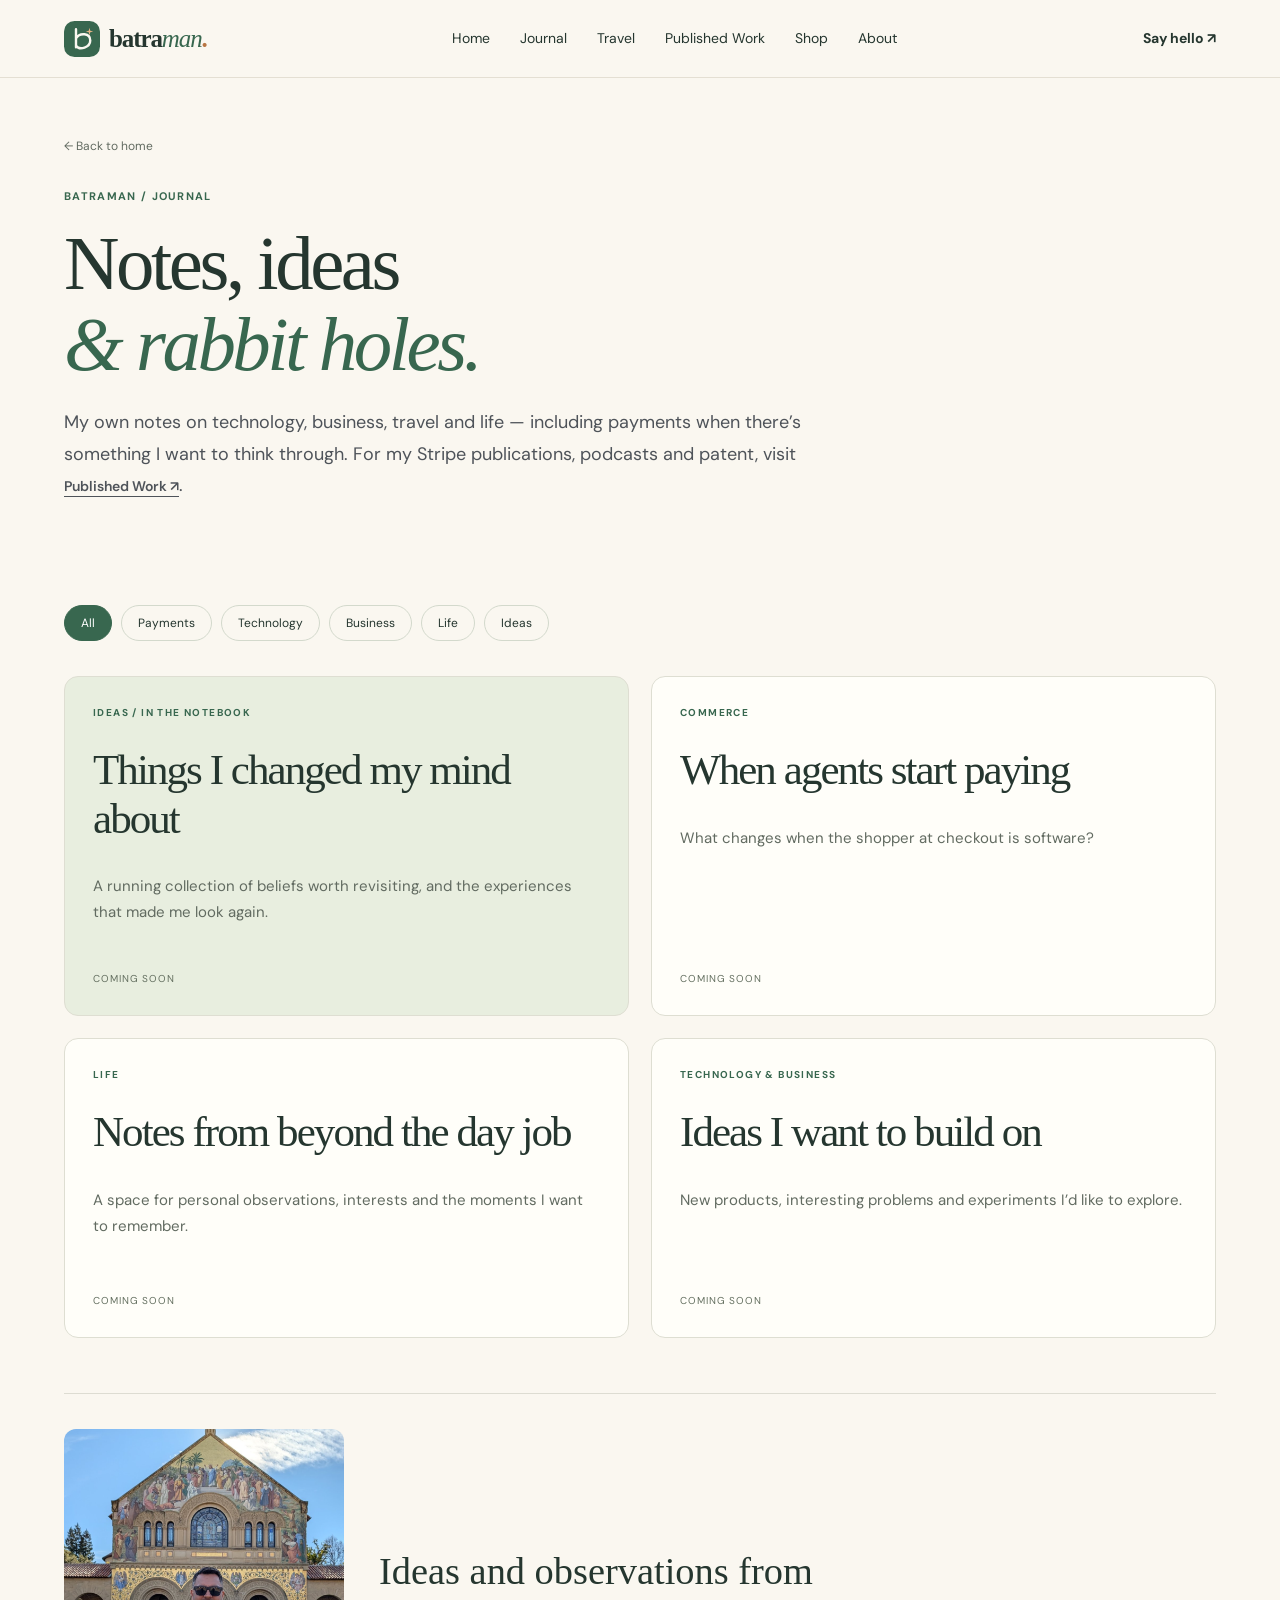
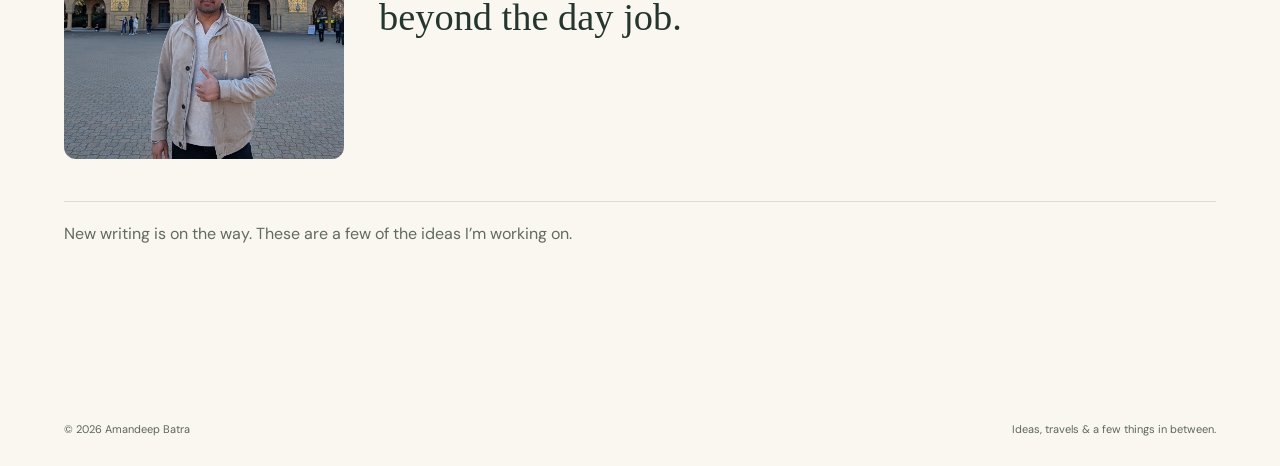
==== commit f35ee108: "Clarify Journal and Published Work sections across the site" ====
--- a/blogs/index.html
+++ b/blogs/index.html
@@ -1,18 +1,18 @@
 <!doctype html><html lang="en"><head><meta charset="utf-8"><meta name="viewport" content="width=device-width,initial-scale=1">
-<title>Blogs — Amandeep Batra</title><meta name="description" content="Writing on payments, technology, business, travel and ideas."><link rel="stylesheet" href="../styles.css"><link rel="icon" href="../favicon.svg" type="image/svg+xml"></head>
+<title>Journal — Amandeep Batra</title><meta name="description" content="Writing on payments, technology, business, travel and ideas."><link rel="stylesheet" href="../styles.css"><link rel="icon" href="../favicon.svg" type="image/svg+xml"></head>
 <body class="home-casual subpage blog-page"><header class="nav">
 <a class="brand" href="../index.html"><img class="brand-mark" src="../assets/brand-mark.svg" alt="" width="38" height="38"><span class="brand-word">batra<em>man</em><i aria-hidden="true">.</i></span></a>
-<nav aria-label="Main navigation"><a href="../index.html">Home</a><a href="../blogs/">Blogs</a><a href="../travel/">Travel</a><a href="../work/">Work</a><a href="../shop/">Shop</a><a href="../index.html#about">About</a></nav>
+<nav aria-label="Main navigation"><a href="../index.html">Home</a><a href="../blogs/">Journal</a><a href="../travel/">Travel</a><a href="../work/">Published Work</a><a href="../shop/">Shop</a><a href="../index.html#about">About</a></nav>
 <a class="nav-cta" href="https://www.linkedin.com/in/batraman/" target="_blank" rel="noopener">Say hello ↗</a>
 </header><a class="skip-link" href="#content">Skip to content</a><main id="content">
-<section class="page-hero"><a class="back-home" href="../index.html">← Back to home</a><p class="eyebrow">BATRAMAN / BLOGS</p><h1>Notes, ideas<br><em>&amp; rabbit holes.</em></h1>
-<p class="lede">A place to think out loud about payments, technology, business and life. Some practical, some personal, and a few things I’m still figuring out.</p></section>
+<section class="page-hero"><a class="back-home" href="../index.html">← Back to home</a><p class="eyebrow">BATRAMAN / JOURNAL</p><h1>Notes, ideas<br><em>&amp; rabbit holes.</em></h1>
+<p class="lede">My own notes on technology, business, travel and life — including payments when there’s something I want to think through. For my Stripe publications, podcasts and patent, visit <a class="text-link" href="../work/">Published Work ↗</a>.</p></section>
 <section class="page-shell">
 <div class="filter-row"><button class="filter-chip active">All</button><button class="filter-chip">Payments</button><button class="filter-chip">Technology</button><button class="filter-chip">Business</button><button class="filter-chip">Life</button><button class="filter-chip">Ideas</button></div>
 <div class="post-grid">
-<article class="post featured" data-categories="Payments"><span class="kicker">PAYMENTS / FEATURED</span><h2>The truth about 3DS and conversion.</h2><p>Authentication is too often discussed as a compliance step. The more interesting question is what happens when you treat it as part of payment performance.</p><span class="meta">IN PROGRESS</span></article>
+<article class="post featured" data-categories="Ideas"><span class="kicker">IDEAS / IN THE NOTEBOOK</span><h2>Things I changed my mind about</h2><p>A running collection of beliefs worth revisiting, and the experiences that made me look again.</p><span class="meta">COMING SOON</span></article>
 <article class="post" data-categories="Technology"><span class="kicker">COMMERCE</span><h2>When agents start paying</h2><p>What changes when the shopper at checkout is software?</p><span class="meta">COMING SOON</span></article>
-<article class="post" data-categories="Ideas"><span class="kicker">IDEAS</span><h2>Things I changed my mind about</h2><p>A running collection of beliefs worth revisiting.</p><span class="meta">COMING SOON</span></article>
-<article class="post" data-categories="Payments Technology"><span class="kicker">TECHNOLOGY</span><h2>The invisible infrastructure behind a “simple” payment</h2><p>Why a tap or click hides an extraordinary amount of coordination.</p><span class="meta">COMING SOON</span></article>
+<article class="post" data-categories="Life"><span class="kicker">LIFE</span><h2>Notes from beyond the day job</h2><p>A space for personal observations, interests and the moments I want to remember.</p><span class="meta">COMING SOON</span></article>
+<article class="post" data-categories="Technology Business"><span class="kicker">TECHNOLOGY &amp; BUSINESS</span><h2>Ideas I want to build on</h2><p>New products, interesting problems and experiments I’d like to explore.</p><span class="meta">COMING SOON</span></article>
 </div><p class="filter-empty" role="status" hidden>No posts in this category yet. More soon.</p>
 <figure class="blog-personal-photo"><img src="../assets/travel-moment.jpg" alt="Amandeep outside an ornate building during his travels" loading="lazy" width="1055" height="1400"><figcaption>Ideas and observations from beyond the day job.</figcaption></figure><p class="publication-note">New writing is on the way. These are a few of the ideas I’m working on.</p></section></main><footer><span>© 2026 Amandeep Batra</span><span>Ideas, travels &amp; a few things in between.</span></footer><script src="../script.js"></script></body></html>
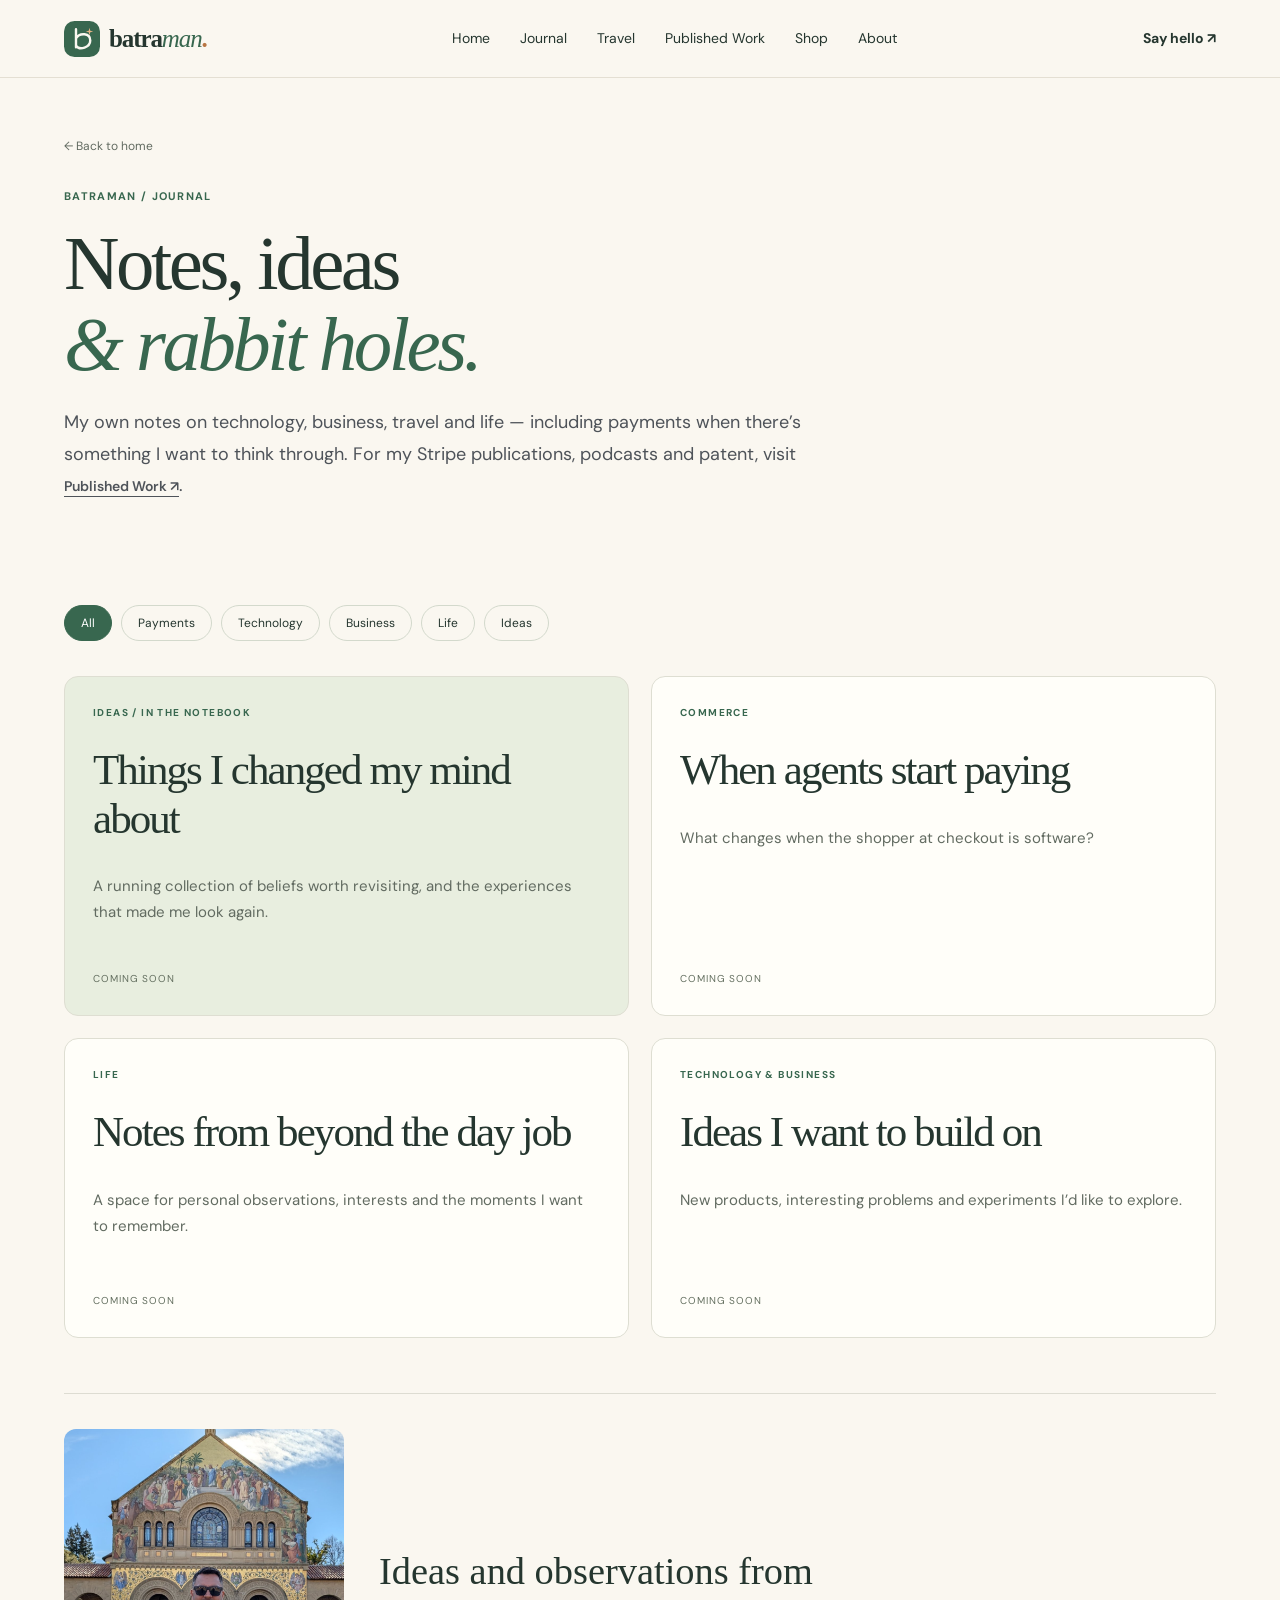
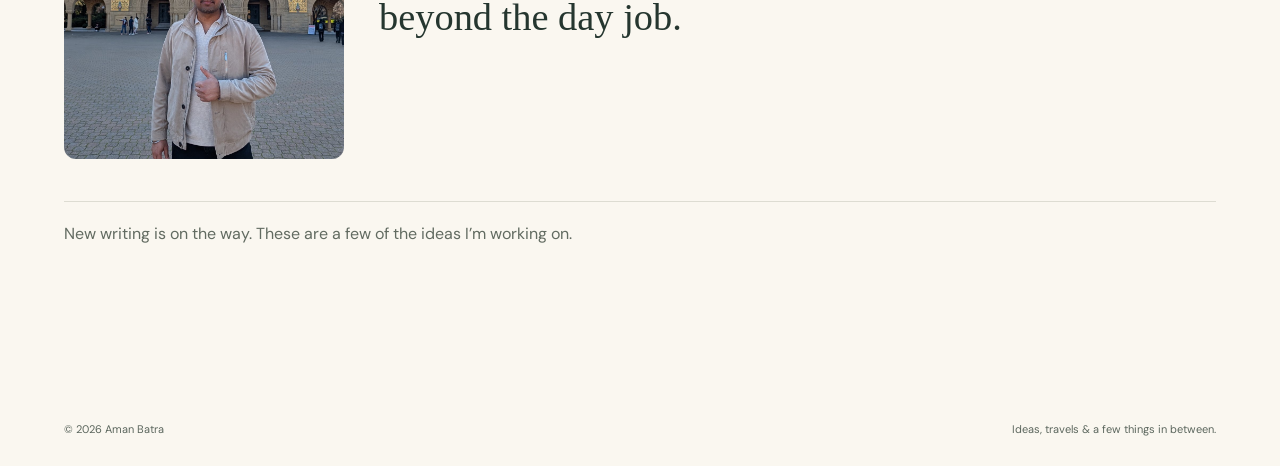
==== commit aad4bfe7: "Use Aman throughout the website and refresh cricket photos" ====
--- a/blogs/index.html
+++ b/blogs/index.html
@@ -1,6 +1,6 @@
 <!doctype html><html lang="en"><head><meta charset="utf-8"><meta name="viewport" content="width=device-width,initial-scale=1">
-<title>Journal — Amandeep Batra</title><meta name="description" content="Writing on payments, technology, business, travel and ideas."><link rel="stylesheet" href="../styles.css"><link rel="icon" href="../favicon.svg" type="image/svg+xml"></head>
-<body class="home-casual subpage blog-page"><header class="nav">
+<title>Journal — Aman Batra</title><meta name="description" content="Writing on payments, technology, business, travel and ideas."><link rel="stylesheet" href="../styles.css"><link rel="icon" href="../favicon.svg" type="image/svg+xml"></head>
+<body data-section="journal" class="home-casual subpage blog-page"><header class="nav">
 <a class="brand" href="../index.html"><img class="brand-mark" src="../assets/brand-mark.svg" alt="" width="38" height="38"><span class="brand-word">batra<em>man</em><i aria-hidden="true">.</i></span></a>
 <nav aria-label="Main navigation"><a href="../index.html">Home</a><a href="../blogs/">Journal</a><a href="../travel/">Travel</a><a href="../work/">Published Work</a><a href="../shop/">Shop</a><a href="../index.html#about">About</a></nav>
 <a class="nav-cta" href="https://www.linkedin.com/in/batraman/" target="_blank" rel="noopener">Say hello ↗</a>
@@ -15,4 +15,4 @@
 <article class="post" data-categories="Life"><span class="kicker">LIFE</span><h2>Notes from beyond the day job</h2><p>A space for personal observations, interests and the moments I want to remember.</p><span class="meta">COMING SOON</span></article>
 <article class="post" data-categories="Technology Business"><span class="kicker">TECHNOLOGY &amp; BUSINESS</span><h2>Ideas I want to build on</h2><p>New products, interesting problems and experiments I’d like to explore.</p><span class="meta">COMING SOON</span></article>
 </div><p class="filter-empty" role="status" hidden>No posts in this category yet. More soon.</p>
-<figure class="blog-personal-photo"><img src="../assets/travel-moment.jpg" alt="Amandeep outside an ornate building during his travels" loading="lazy" width="1055" height="1400"><figcaption>Ideas and observations from beyond the day job.</figcaption></figure><p class="publication-note">New writing is on the way. These are a few of the ideas I’m working on.</p></section></main><footer><span>© 2026 Amandeep Batra</span><span>Ideas, travels &amp; a few things in between.</span></footer><script src="../script.js"></script></body></html>+<figure class="blog-personal-photo"><img src="../assets/travel-moment.jpg" alt="Aman outside an ornate building during his travels" loading="lazy" width="1055" height="1400"><figcaption>Ideas and observations from beyond the day job.</figcaption></figure><p class="publication-note">New writing is on the way. These are a few of the ideas I’m working on.</p></section></main><footer><span>© 2026 Aman Batra</span><span>Ideas, travels &amp; a few things in between.</span></footer><script src="../script.js"></script><script src="../content.js"></script></body></html>
--- a/styles.css
+++ b/styles.css
@@ -85,3 +85,10 @@
 .subpage .shop-intro{gap:5vw;align-items:start;margin-bottom:35px}.subpage .shop-intro h2{font-size:clamp(34px,4vw,50px)}.subpage .shop-intro p{margin-top:0;color:var(--muted);line-height:1.75}.subpage .product-card{border-radius:15px;overflow:hidden;background:#fffef9;border-color:#deded2}.subpage .product-art{background:#344e40}.subpage .product-art.light{background:#eee8df}.subpage .product-info{padding:25px}.subpage .product-info h3{font-family:Georgia,serif;font-weight:400;font-size:25px}.subpage .product-info p{line-height:1.75;font-size:14px}.subpage .coming{border-radius:20px;color:#566451}.subpage .price{font-size:13px;font-weight:500;color:var(--muted)}.subpage .shop-note{background:#e8eedf;border-radius:12px;color:#4c5d4b;line-height:1.7}
 .article-header{max-width:900px!important}.article-meta{display:flex;gap:20px;flex-wrap:wrap;color:var(--muted);font-size:12px;margin:15px 0 25px}.article-page .page-hero h1{font-size:clamp(42px,6vw,72px)}.article-body{max-width:760px;margin:auto;font-size:18px;line-height:1.85;color:#48564c}.article-body>p:first-child{font-size:21px;color:var(--ink)}.article-body h2{font-size:36px;margin:45px 0 18px}.article-body h3{font-size:26px;margin:30px 0 16px}.article-body a{text-decoration:underline;text-underline-offset:4px}.article-body blockquote{margin:30px 0;padding:20px 25px;border-left:3px solid var(--accent);background:#e9eee2;font-family:Georgia,serif;font-size:25px}.article-body img{width:100%;height:auto;border-radius:12px}.article-end{border-top:1px solid var(--line);margin-top:50px;padding-top:25px;font-size:15px}
 @media(max-width:650px){.subpage .page-hero{padding:35px 22px}.back-home{margin-bottom:25px}.subpage .page-shell{padding-top:20px;padding-bottom:55px}.subpage .post,.subpage .post.featured{grid-column:1/-1;min-height:0}.subpage .post h2,.subpage .post.featured h2{font-size:33px}.subpage .post .meta{padding-top:20px}.subpage .page-hero .lede{font-size:17px}.article-body{font-size:17px}.article-body>p:first-child{font-size:19px}.article-body h2{font-size:30px}.subpage .trip .place{font-size:42px}.subpage .shop-intro,.subpage .travel-intro{gap:20px}}
+
+/* Content editor publishing */
+.cms-cover{width:100%;height:240px;object-fit:cover;border-radius:16px;margin-bottom:18px}.cms-article{max-width:850px;margin:60px auto;min-height:55vh}.cms-article h1{font:clamp(2.3rem,5vw,4rem)/1.1 Georgia,serif;margin:28px 0}.cms-body{font-size:1.1rem;line-height:1.8;overflow-wrap:anywhere}.cms-body img{max-width:100%;height:auto;border-radius:14px}.cms-body iframe{max-width:100%}.cms-body h2,.cms-body h3{margin-top:2em}.cms-body table{display:block;overflow:auto}.cms-body td,.cms-body th{padding:8px;border:1px solid #ddd}.product-art .quote{white-space:pre-line}.cms-travel-posts{margin-bottom:48px}
+
+.cricket-gallery .cricket-action-feature{grid-column:span 2}.cricket-gallery .cricket-action-feature img{aspect-ratio:3;object-position:center 55%}
+@media(max-width:900px){.cricket-gallery .cricket-action-feature{grid-column:1/-1}}
+@media(max-width:650px){.cricket-gallery .cricket-action-feature{grid-column:auto}.cricket-gallery .cricket-action-feature img{aspect-ratio:auto}}
